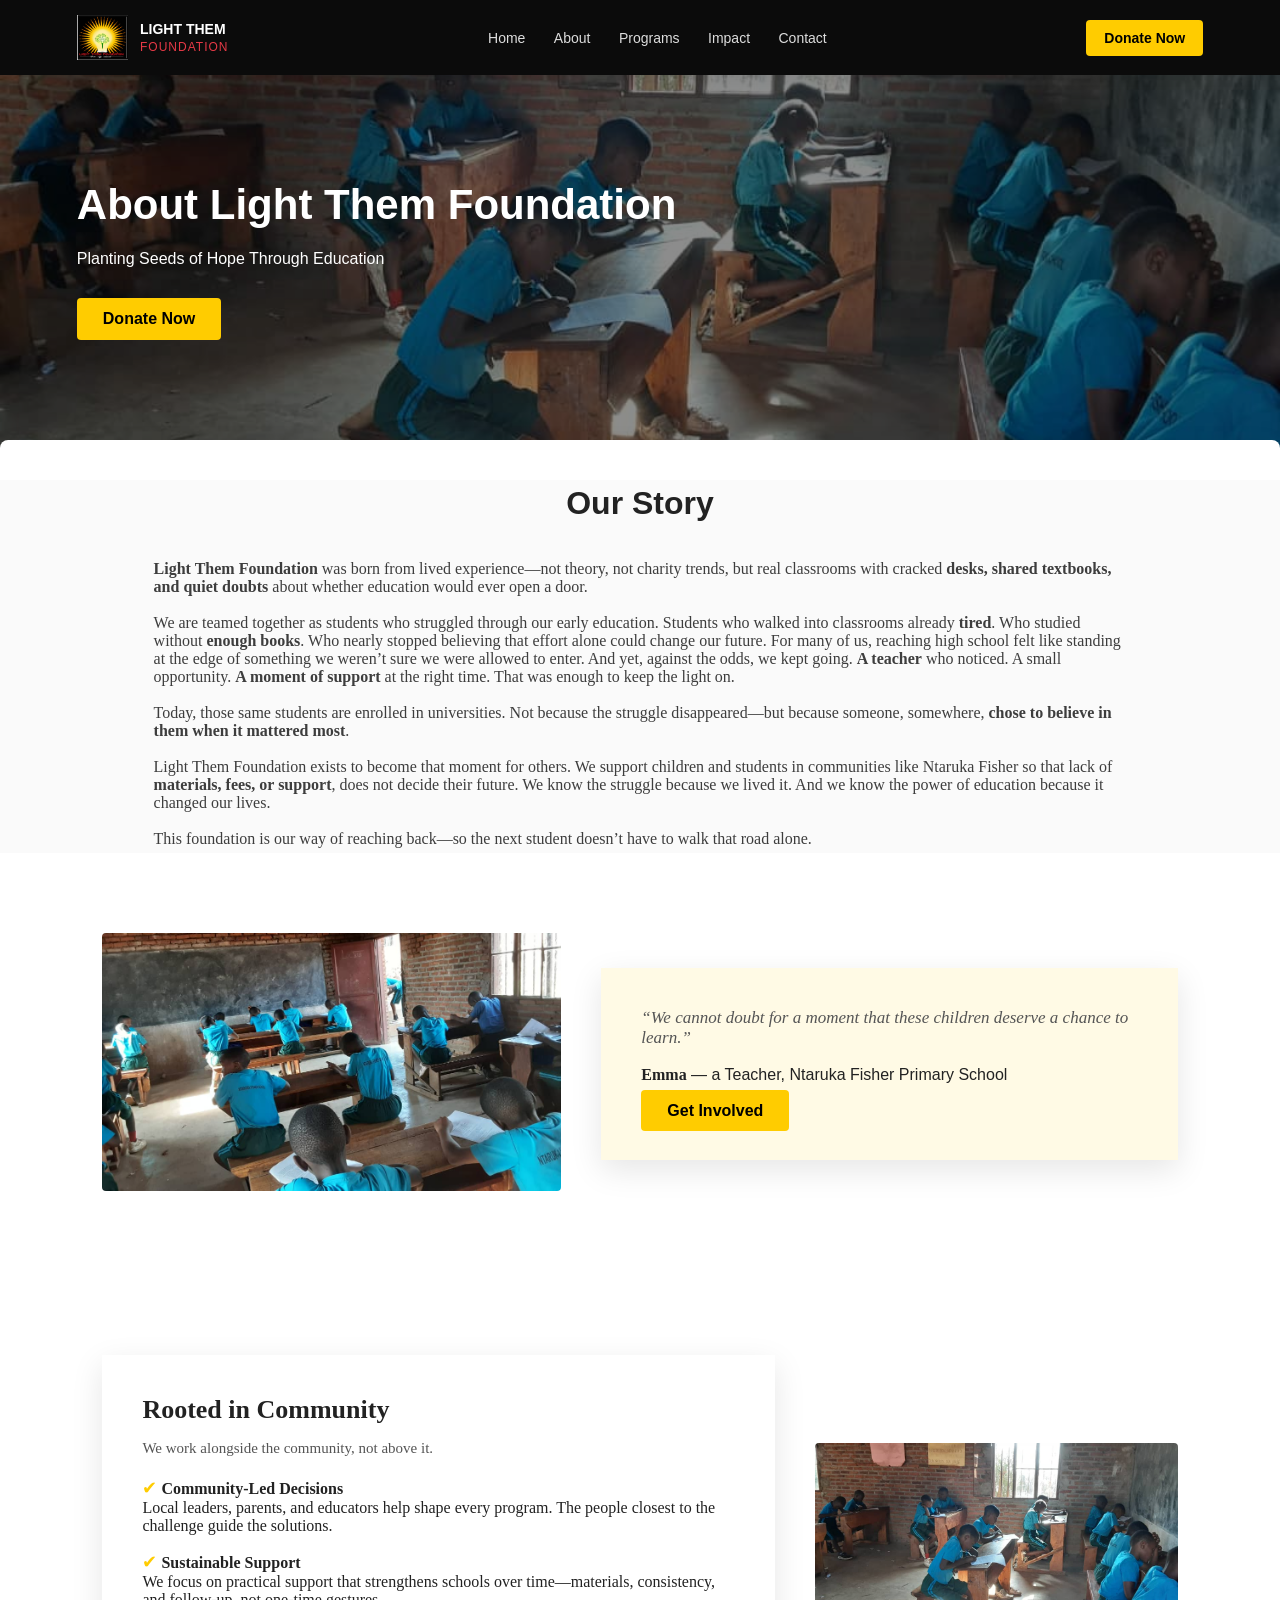
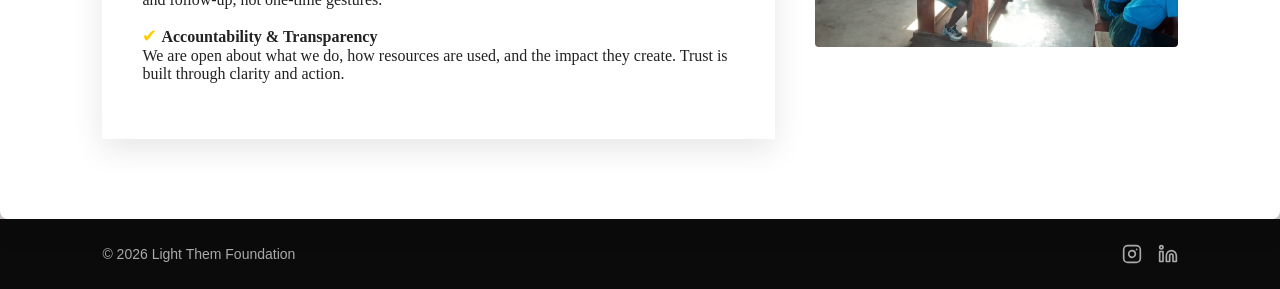
==== about.html @ 6cd8abe3 "LTM official website" ====
<!DOCTYPE html>
<html lang="en">
<head>
    <meta charset="UTF-8">
    <title>About | Light Them Foundation</title>
    <meta name="description" content="Light Them Foundation exists to close the gap between children
     who want to learn and the educational resources in Burera District, Rwanda.">
    <meta name="google-site-verification" content="2LWvDCspux7l4hZqRlFNMhy4M7Yd1AF5LCCPHjWAyz8" />
    <meta name="viewport" content="width=device-width, initial-scale=1.0">
        <link rel="icon" type="image/png" href="Assets/images/logo.png">
        <link rel="apple-touch-icon" sizes="180x180" href="/apple-touch-icon.png">
        <link rel="icon" type="image/png" sizes="32x32" href="/favicon-32x32.png">
        <link rel="icon" type="image/png" sizes="16x16" href="/favicon-16x16.png">
        <link rel="manifest" href="/site.webmanifest">
    <link rel="stylesheet" href="Assets/css/styles.css">
</head>
<body>

<!-- HEADER -->
<header class="header">
    <div class="header-inner">
        <div class="logo">
            <img src="Assets/images/logo.png" alt="Light Them Foundation Logo">
            <div class="logo-text">
                <strong>LIGHT THEM</strong>
                <span>FOUNDATION</span>
            </div>
        </div>

        <nav class="nav" id="mainNav">
            <a href="index.html">Home</a>
            <a href="about.html">About</a>
            <a href="programs.html">Programs</a>
            <a href="impact.html">Impact</a>
            <a href="contact.html">Contact</a>
        </nav>

        <a href="https://whydonate.com/fundraising/support-education"
           target="_blank"
           class="donate-btn">
            Donate Now
        </a>
        <span class="menu-icon" id="menuIcon">&#9776;</span>
    </div>
</header>

<!-- HERO as background -->
<div class="hero-bg">
    <img src="Assets/images/hero.jpeg" alt="Ntaruka Fisher community">
    <div class="hero-overlay">
        <h1>About Light Them Foundation</h1>
        <p>Planting Seeds of Hope Through Education</p>
        <a href="https://whydonate.com/fundraising/support-education" target="_blank" class="hero-btn">Donate Now</a>
    </div>
</div>

<div class="content-wrapper">
    <!-- OUR STORY -->
    <section class="why">
        <h2>Our Story</h2>
        <p>
            <br><strong>Light Them Foundation</strong> was born from lived experience—not theory, not charity trends, 
            but real classrooms with cracked <b>desks, shared textbooks, and quiet doubts</b> about whether education 
            would ever open a door.</br>

            <br>We are teamed together as students who struggled through our early education.
            Students who walked into classrooms already <b>tired</b>. Who studied without <b>enough books</b>. 
            Who nearly stopped believing that effort alone could change our future. 
            For many of us, reaching high school felt like standing at the edge of something we weren’t
            sure we were allowed to enter. And yet, against the odds, we kept going. <b>A teacher</b> who noticed.
            A small opportunity. <b>A moment of support</b> at the right time. That was enough to keep the light on.</br>

            <br>Today, those same students are enrolled in universities. Not because the struggle disappeared—but
            because someone, somewhere, <b>chose to believe in them when it mattered most</b>.</br>

            <br>Light Them Foundation exists to become that moment for others. 
            We support children and students in communities like Ntaruka Fisher so that lack of <b>materials, fees,
            or support</b>, does not decide their future. We know the struggle because we lived it. 
            And we know the power of education because it changed our lives.</br>

            <br>This foundation is our way of reaching back—so the next student doesn’t have to walk that road alone.</br>

        </p>
    </section>

    <!-- FEATURE: QUOTE + IMAGE -->
    <section class="feature">
        <div class="feature-image">
            <img src="Assets/images/dd.jpeg" alt="Community meeting">
        </div>
        <div class="feature-text" style="background:#fffae5;">
            <p style="font-style:italic; color:#555; font-size:17px; margin-bottom:18px;">“We cannot doubt for a moment that these children deserve a chance to learn.”</p>
            <div style="margin-bottom:18px;">
                <strong>Emma</strong> — a Teacher, Ntaruka Fisher Primary School
            </div>
            <a href="#" class="hero-btn" style="background:#ffcc00; color:#000;">Get Involved</a>
        </div>
    </section>

    <!-- ROOTED IN COMMUNITY -->
    <section class="feature" style="flex-direction:row-reverse;">
        <div class="feature-image">
            <img src="Assets/images/hero.jpeg" alt="Community leaders">
        </div>
        <div class="feature-text">
            <h3>Rooted in Community</h3>
            <p>We work alongside the community, not above it.</p>
            <ul style="list-style:none; padding:0; margin-top:20px;">
                <li>
                    <span style="color:#ffcc00; font-size:18px;">✔</span>
                    <strong>Community-Led Decisions</strong><br>
                    Local leaders, parents, and educators help shape every program.
                    The people closest to the challenge guide the solutions.
                </li>
                <li >
                    <span style="color:#ffcc00; font-size:18px;">✔</span>
                    <strong>Sustainable Support</strong><br>
                    We focus on practical support that strengthens schools 
                    over time—materials, consistency, and follow-up, not one-time gestures.
                </li>
                <li>
                    <span style="color:#ffcc00; font-size:18px;">✔</span>
                    <strong>Accountability & Transparency</strong><br>
                    We are open about what we do, how resources are used,
                    and the impact they create. Trust is built through clarity and action.
                </li>
            </ul>
        </div>
    </section>
</div>

<!-- FOOTER -->
<footer class="footer">
    <span>© 2026 Light Them Foundation</span>
    <div class="footer-socials">
        <a href="https://www.instagram.com/light_them_foundation/" target="_blank" aria-label="Instagram">
            <svg xmlns="http://www.w3.org/2000/svg" width="20" height="20" viewBox="0 0 24 24" fill="none" stroke="currentColor" stroke-width="2" stroke-linecap="round" stroke-linejoin="round"><rect x="2" y="2" width="20" height="20" rx="5" ry="5"/><path d="M16 11.37A4 4 0 1 1 12.63 8 4 4 0 0 1 16 11.37z"/><line x1="17.5" y1="6.5" x2="17.51" y2="6.5"/></svg>
        </a>
        <a href="https://www.linkedin.com/company/lightthemfoundation" target="_blank" aria-label="LinkedIn">
            <svg xmlns="http://www.w3.org/2000/svg" width="20" height="20" viewBox="0 0 24 24" fill="none" stroke="currentColor" stroke-width="2" stroke-linecap="round" stroke-linejoin="round"><path d="M16 8a6 6 0 0 1 6 6v7h-4v-7a2 2 0 0 0-4 0v7h-4v-7a6 6 0 0 1 6-6z"/><rect x="2" y="9" width="4" height="12"/><circle cx="4" cy="4" r="2"/></svg>
        </a>
    </div>
</footer>
<script src="Assets/js/menu.js"></script>
</body>
</html>
---- Assets/css/styles.css ----
/* Tooltip for Schools Reached */
html{
    font-family: 'Times New Roman', Times, serif;
}

.impact-box {
    position: relative;
}
.schools-tooltip {
    transition: opacity 0.2s, transform 0.2s;
    opacity: 0;
    pointer-events: none;
    transform: translateY(10px);
}
.impact-box:hover .schools-tooltip {
    display: block !important;
    opacity: 1;
    pointer-events: auto;
    transform: translateY(-10px) translateX(-20px);

}
/* Fixed header */
.header {
    position: fixed;
    top: 0;
    left: 0;
    width: 100vw;
    z-index: 100;
    background: #0b0b0b;
    padding: 15px 6%;
    box-shadow: 0 2px 12px rgba(0,0,0,0.07);
}
.header-inner {
    max-width: 1200px;
    margin: 0 auto;
    display: flex;
    align-items: center;
    justify-content: space-between;
}

/* Hamburger menu styles for small screens */
@media (max-width: 768px) {
    .nav {
        display: none;
        flex-direction: column;
        background: #222;
        position: absolute;
        top: 60px;
        left: 0;
        width: 100vw;
        padding: 18px 3%;
        z-index: 101;
    }
    .nav.show {
        display: flex;
    }
    .menu-icon {
        display: flex;
        cursor: pointer;
        font-size: 28px;
        color: #ffcc00;
        margin-right: 18px;
    }
    .header-inner {
        position: relative;
        display: flex;
        flex-direction: row !important;
        align-items: center !important;
        justify-content: space-between !important;
    }
}

@media (min-width: 769px) {
    .menu-icon {
        display: none;
    }
}

body {
    padding-top: 80px;
}

/* Footer remains normal, not fixed */
/* HERO as background */
.hero-bg {
    position: fixed;
    top: 0;
    left: 0;
    width: 100vw;
    height: 520px;
    z-index: 0;
    overflow: hidden;
}
.hero-bg img {
    width: 100vw;
    height: 520px;
    object-fit: cover;
    display: block;
}
.hero-overlay {
    position: absolute;
    top: 0;
    left: 0;
    width: 100vw;
    height: 520px;
    background: rgba(0,0,0,0.45);
    color: #fff;
    display: flex;
    flex-direction: column;
    justify-content: center;
    align-items: flex-start;
    padding: 90px 6%;
    z-index: 1;
}

.content-wrapper {
    position: relative;
    z-index: 2;
    background: #fff;
    margin-top: 360px;
    box-shadow: 0 10px 30px rgba(0,0,0,0.08);
    border-radius: 8px;
    padding: 40px 0 0 0;
}

@media (max-width: 768px) {
    .content-wrapper {
        margin-top: 230px;
    }
    .page-hero{
        margin-top: 30px;
    }
}

@media (max-width: 500px) {
    .content-wrapper {
        margin-top: 230px;
    }
    .page-hero{
        margin-top: 30px;
    }
}
/* PROGRAMS PAGE */
.page-hero {
    background: #fafafa;
    padding: 60px 0 30px 0;
    text-align: center;
}
.page-hero h1 {
    font-size: 36px;
    margin-bottom: 12px;
}
.page-hero p {
    color: #555;
    font-size: 18px;
}

.programs-section {
    display: flex;
    flex-direction: column;
    gap: 40px;
    padding: 60px 8%;
}
.program {
    display: flex;
    align-items: center;
    gap: 40px;
    background: #fff;
    box-shadow: 0 4px 18px rgba(0,0,0,0.07);
    border-radius: 6px;
    padding: 32px;
}
.program img {
    width: 220px;
    height: 160px;
    object-fit: cover;
    border-radius: 6px;
}
.program.reverse {
    flex-direction: row-reverse;
}
.program h3 {
    font-size: 22px;
    margin-bottom: 10px;
}
.program p, .program br {
    color: #444;
    font-size: 15px;
    font-family: 'Times New Roman', Times, serif;
}

/* NEWS SECTION */
.news-section {
    background: #fafafa;
    padding: 60px 8%;
    text-align: center;
}
.news-section h2 {
    font-size: 28px;
    margin-bottom: 10px;
}
.news-intro {
    color: #666;
    margin-bottom: 30px;
}
.news-grid {
    display: flex;
    gap: 32px;
    justify-content: center;
    flex-wrap: wrap;
}
.news-card {
    background: #fff;
    box-shadow: 0 2px 10px rgba(0,0,0,0.08);
    border-radius: 6px;
    padding: 18px;
    width: 220px;
    cursor: pointer;
    transition: box-shadow 0.2s;
    font-family: 'Times New Roman', Times, serif;
}
.news-card:hover {
    box-shadow: 0 6px 24px rgba(0,0,0,0.13);
}
.news-card img {
    width: 100%;
    height: 120px;
    object-fit: cover;
    border-radius: 4px;
    margin-bottom: 10px;
}
.news-card h4 {
    font-size: 16px;
    color: #222;
    margin: 0;
}

/* MODAL */
.modal {
    display: none;
    position: fixed;
    z-index: 1000;
    left: 0;
    top: 0;
    width: 100vw;
    height: 100vh;
    background: rgba(0,0,0,0.5);
    justify-content: center;
    align-items: center;
}
.modal-content {
    background: #fff;
    padding: 32px;
    border-radius: 8px;
    max-width: 400px;
    text-align: center;
    position: relative;
}
.modal-content img {
    width: 100%;
    height: 180px;
    object-fit: cover;
    border-radius: 6px;
    margin-bottom: 16px;
}
.modal-content h3 {
    margin: 10px 0 8px 0;
    font-size: 20px;
}
.modal-content p {
    color: #444;
    font-size: 15px;
}
.close {
    position: absolute;
    top: 10px;
    right: 18px;
    font-size: 24px;
    color: #888;
    cursor: pointer;
}
* {
    margin: 0;
    padding: 0;
    box-sizing: border-box;
    font-family: Arial, Helvetica, sans-serif;
}

body {
    color: #222;
    background: #d1c9c9;
}

/* HEADER */
.header {
    background: #0b0b0b;
    padding: 15px 6%;
}

.header-inner {
    display: flex;
    align-items: center;
    justify-content: space-between;
}

.logo {
    display: flex;
    align-items: center;
    gap: 12px;
}

.logo img {
    height: 45px;
}

.logo-text strong {
    color: #ffffff;
    display: block;
    font-size: 14px;
}

.logo-text span {
    color: #e63946;
    font-size: 12px;
    letter-spacing: 1px;
}

.nav a {
    color: #ddd;
    text-decoration: none;
    margin: 0 12px;
    font-size: 14px;
}

.nav a:hover {
    color: #ffcc00;
}

.donate-btn {
    background: #ffcc00;
    color: #000;
    padding: 10px 18px;
    text-decoration: none;
    font-weight: bold;
    border-radius: 4px;
    font-size: 14px;
}

/* HERO */
.hero {
    position: relative;
    height: 520px;
}

.hero img {
    width: 100%;
    height: 100%;
    object-fit: cover;
}

.hero-overlay {
    position: absolute;
    top: 0;
    left: 0;
    right: 0;
    bottom: 0;
    background: rgba(0,0,0,0.45);
    color: #fff;
    padding: 90px 6%;
}

.hero-overlay h1 {
    font-size: 42px;
    margin-bottom: 20px;
    line-height: 1.2;
}

.hero-overlay p {
    font-size: 16px;
    margin-bottom: 30px;
}

.hero-btn {
    background: #ffcc00;
    color: #000;
    padding: 12px 26px;
    text-decoration: none;
    font-weight: bold;
    border-radius: 4px;
}

/* WHY WE EXIST */
.why {
    padding: 5px 12%;
    text-align: center;
    background: #fafafa;
}

.why h2 {
    font-size: 32px;
    margin-bottom: 20px;
}

.why p {
    font-size: 16px;
    color: #3d3d3d;
    text-align: left;
    font-family: Times New Roman;
}
.why strong, .why b {
    text-align: left;
    font-family: Times New Roman;
}
/* FEATURE SECTION */
.feature {
    display: flex;
    align-items: center;
    gap: 40px;
    padding: 80px 8%;
}

.feature-image img {
    width: 100%;
    max-width: 500px;
    border-radius: 4px;
}

.feature-text {
    background: #fff;
    padding: 40px;
    box-shadow: 0 10px 30px rgba(0,0,0,0.1);
    font-family: 'Times New Roman', Times, serif;
}

.feature-text h3 {
    font-size: 26px;
    margin-bottom: 15px;
    font-family: 'Times New Roman', Times, serif;
}

.feature-text p {
    color: #555;
    font-size: 15px;
    font-family: 'Times New Roman', Times, serif;
}
.feature-text strong{
    font-family: 'Times New Roman', Times, serif;
}
.feature-text li{
    font-family: 'Times New Roman', Times, serif;
    margin-bottom:16px;
}
/* FOOTER */
.footer {
    background: #0b0b0b;
    color: #aaa;
    padding: 25px 8%;
    font-size: 14px;
    display: flex;
    align-items: center;
    justify-content: space-between;
}
.footer-socials {
    display: flex;
    gap: 16px;
}
.footer-socials a {
    color: #aaa;
    transition: color 0.2s;
    display: flex;
}
.footer-socials a:hover {
    color: #f4c430;
}
/* IMPACT NUMBERS */
.impact-numbers {
    display: grid;
    grid-template-columns: repeat(auto-fit, minmax(200px, 1fr));
    padding: 80px 8%;
    background: #111;
    color: #fff;
    gap: 40px;
    text-align: center;
}

.impact-box span {
    font-size: 48px;
    font-weight: bold;
    color: #f4c430;
}

.impact-box p {
    margin-top: 10px;
    font-size: 16px;
}

/* STORIES */
.impact-stories {
    padding: 80px 8%;
}

.story {
    display: flex;
    gap: 40px;
    margin-bottom: 60px;
    align-items: center;
}

.story.reverse {
    flex-direction: row-reverse;
}

.story img {
    width: 45%;
    border-radius: 6px;
}

.story h3 {
    font-size: 24px;
    margin-bottom: 10px;
}

/* ACADEMIC */
.academic-impact {
    padding: 60px 12%;
    background: #f5f5f5;
}

.academic-impact ul {
    list-style: square;
    padding-left: 20px;
}

.academic-impact li {
    margin-bottom: 12px;
}

/* CTA */
.impact-cta {
    padding: 80px 10%;
    text-align: center;
    background: #000;
    color: #fff;
}

.impact-cta a {
    display: inline-block;
    margin-top: 20px;
    padding: 14px 30px;
    background: #f4c430;
    color: #000;
    text-decoration: none;
    font-weight: bold;
}

/* Responsive Design for Mobile and Tablet */
@media (max-width: 1024px) {
    .feature, .impact-stories, .programs-section, .news-section, .academic-impact, .impact-cta {
        padding-left: 3%;
        padding-right: 3%;
    }
    .header-inner, .content-wrapper {
        max-width: 100%;
        padding-left: 2%;
        padding-right: 2%;
    }
}

@media (max-width: 768px) {
    .header-inner, .content-wrapper {
        flex-direction: column;
        align-items: flex-start;
        padding: 0 2%;
    }
    .logo {
        margin-bottom: 10px;
    }
    .nav {
        margin-top: 10px;
    }
    .feature {
        flex-direction: column;
        gap: 24px;
        padding: 40px 3%;
    }
    .programs-section {
        gap: 24px;
        padding: 40px 3%;
    }
    .program {
        flex-direction: column !important;
        gap: 18px;
        padding: 18px;
        align-items: flex-start;
    }
    .program img {
        width: 100%;
        height: 160px;
        max-width: 100%;
    }
    .news-grid {
        flex-direction: column;
        gap: 18px;
        align-items: center;
    }
    .impact-numbers {
        grid-template-columns: 1fr 1fr;
        gap: 18px;
        padding: 40px 3%;
    }
    .story {
        flex-direction: column !important;
        gap: 18px;
    }
    .story img {
        width: 100%;
        height: auto;
    }
    .hero-bg, .hero-bg img, .hero-overlay, .hero {
        height: 320px;
        min-height: 220px;
        margin-top: 30px;
    }
    .hero-overlay, .hero-overlay h1 {
        padding: 40px 3%;
        font-size: 28px;
    }
    .why {
        padding: 40px 3%;
    }
    .academic-impact {
        padding: 30px 3%;
    }
    .impact-cta {
        padding: 40px 3%;
    }
}

@media (max-width: 480px) {
    .header-inner{
        padding: 0 1%;
    } 
    .content-wrapper {
        padding: 0 1%;
        margin-top: 260px;
    }
    .logo img {
        height: 32px;
    }
    .hero-bg, .hero-bg img, .hero-overlay, .hero {
        height: 300px;
        min-height: 120px;
        margin-top: 40px;
    }
    .hero-overlay h1 {
        font-size: 18px;
    }
    .hero-overlay p, .why p, .feature-text p, .program p, .news-card h4, .modal-content p {
        font-size: 13px;
    }
    .impact-numbers {
        grid-template-columns: 1fr;
        gap: 12px;
        padding: 20px 1%;
    }
    .program img, .news-card img, .modal-content img {
        height: 100px;
    }
    .footer {
        font-size: 12px;
        padding: 12px;
    }
    .impact-cta a {
        padding: 10px 16px;
        font-size: 13px;
    }
}
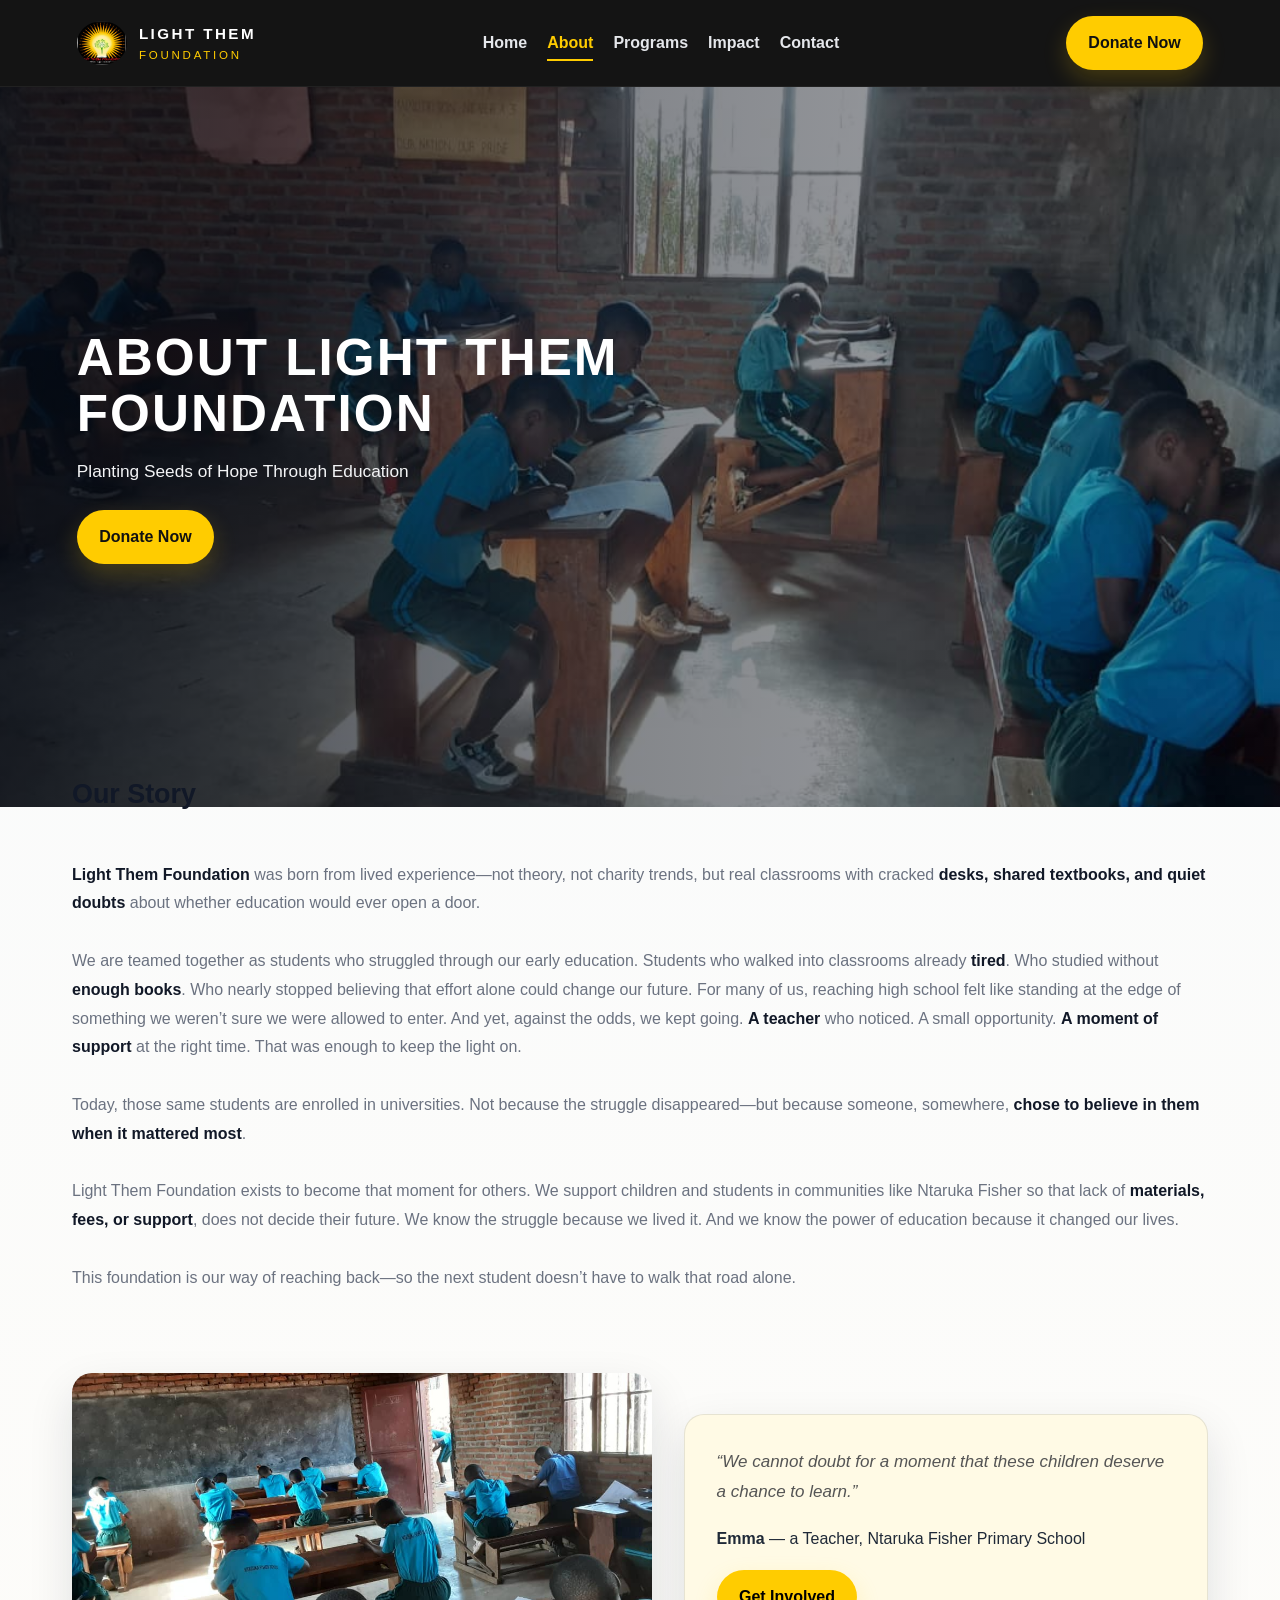
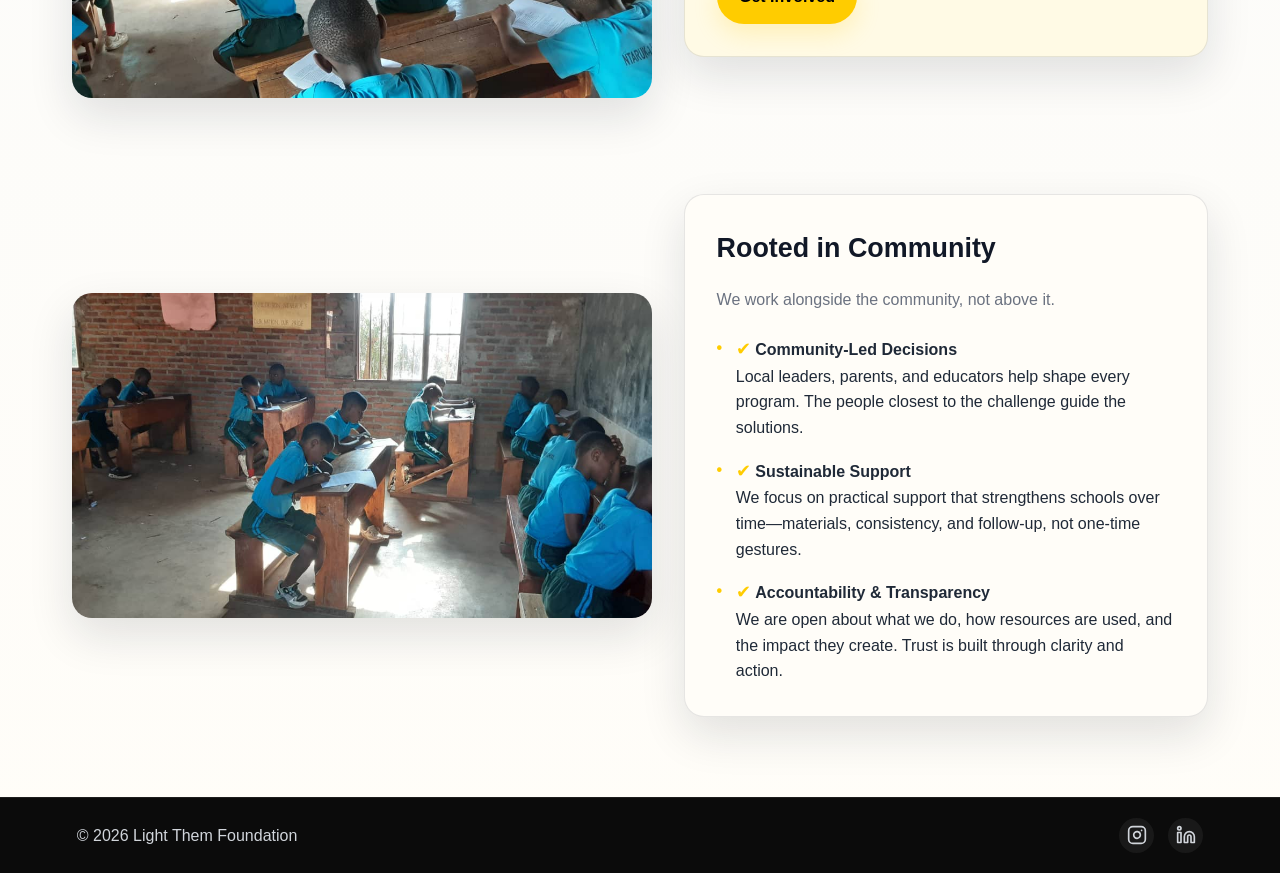
==== commit a7fc3af9: "Enhance website UI and interactions" ====
--- a/about.html
+++ b/about.html
@@ -4,14 +4,15 @@
     <meta charset="UTF-8">
     <title>About | Light Them Foundation</title>
     <meta name="description" content="Light Them Foundation exists to close the gap between children
-     who want to learn and the educational resources in Burera District, Rwanda.">
+     who want to learn and the educational resources that make learning possible in Ntaruka Fisher 
+     and Burera District, Rwanda.">
     <meta name="google-site-verification" content="2LWvDCspux7l4hZqRlFNMhy4M7Yd1AF5LCCPHjWAyz8" />
     <meta name="viewport" content="width=device-width, initial-scale=1.0">
         <link rel="icon" type="image/png" href="Assets/images/logo.png">
-        <link rel="apple-touch-icon" sizes="180x180" href="/apple-touch-icon.png">
-        <link rel="icon" type="image/png" sizes="32x32" href="/favicon-32x32.png">
-        <link rel="icon" type="image/png" sizes="16x16" href="/favicon-16x16.png">
-        <link rel="manifest" href="/site.webmanifest">
+        <link rel="apple-touch-icon" sizes="180x180" href="Assets/images/logo.png">
+        <link rel="icon" type="image/png" sizes="32x32" href="Assets/images/logo.png">
+        <link rel="icon" type="image/png" sizes="16x16" href="Assets/images/logo.png">
+        <link rel="manifest" href="Assets/images/site.webmanifest">
     <link rel="stylesheet" href="Assets/css/styles.css">
 </head>
 <body>
@@ -40,7 +41,7 @@
            class="donate-btn">
             Donate Now
         </a>
-        <span class="menu-icon" id="menuIcon">&#9776;</span>
+        <button type="button" class="menu-icon" id="menuIcon" aria-label="Open navigation menu" aria-expanded="false" aria-controls="mainNav">&#9776;</button>
     </div>
 </header>
 
--- a/Assets/css/styles.css
+++ b/Assets/css/styles.css
@@ -1,677 +1,884 @@
-/* Tooltip for Schools Reached */
-html{
-    font-family: 'Times New Roman', Times, serif;
-}
-
-.impact-box {
-    position: relative;
-}
-.schools-tooltip {
-    transition: opacity 0.2s, transform 0.2s;
-    opacity: 0;
-    pointer-events: none;
-    transform: translateY(10px);
-}
-.impact-box:hover .schools-tooltip {
-    display: block !important;
-    opacity: 1;
-    pointer-events: auto;
-    transform: translateY(-10px) translateX(-20px);
-
-}
-/* Fixed header */
+:root {
+    --brand-gold: #ffcc00;
+    --brand-gold-strong: #f4c430;
+    --brand-dark: #111827;
+    --text: #1f2937;
+    --muted: #6b7280;
+    --surface: #fffdf8;
+    --surface-alt: #f8fafc;
+    --border: rgba(17, 24, 39, 0.1);
+    --shadow: 0 18px 45px rgba(17, 24, 39, 0.12);
+}
+
+* {
+    margin: 0;
+    padding: 0;
+    box-sizing: border-box;
+}
+
+html {
+    scroll-behavior: smooth;
+    font-size: 16px;
+}
+
+body {
+    font-family: "Segoe UI", Roboto, Arial, sans-serif;
+    color: var(--text);
+    line-height: 1.6;
+    background: linear-gradient(180deg, var(--surface-alt) 0%, var(--surface) 100%);
+}
+
+img {
+    display: block;
+    max-width: 100%;
+}
+
+a {
+    color: inherit;
+    text-decoration: none;
+}
+
+button,
+input,
+textarea {
+    font: inherit;
+}
+
+:focus-visible {
+    outline: 3px solid var(--brand-gold);
+    outline-offset: 2px;
+}
+
+.skip-link {
+    position: absolute;
+    left: -999px;
+    top: auto;
+}
+
+.skip-link:focus {
+    left: 1rem;
+    top: 1rem;
+    z-index: 2000;
+    background: #fff;
+    color: #111;
+    padding: 0.75rem 1rem;
+    border-radius: 0.5rem;
+}
+
 .header {
-    position: fixed;
+    position: sticky;
     top: 0;
-    left: 0;
-    width: 100vw;
-    z-index: 100;
-    background: #0b0b0b;
-    padding: 15px 6%;
-    box-shadow: 0 2px 12px rgba(0,0,0,0.07);
-}
+    z-index: 120;
+    width: 100%;
+    background: rgba(11, 11, 11, 0.96);
+    backdrop-filter: blur(12px);
+    border-bottom: 1px solid rgba(255, 255, 255, 0.06);
+    padding: 1rem 6%;
+}
+
+.header.scrolled {
+    box-shadow: 0 12px 30px rgba(0, 0, 0, 0.18);
+}
+
 .header-inner {
     max-width: 1200px;
     margin: 0 auto;
     display: flex;
     align-items: center;
     justify-content: space-between;
-}
-
-/* Hamburger menu styles for small screens */
+    gap: 1rem;
+}
+
+.logo {
+    display: flex;
+    align-items: center;
+    gap: 0.75rem;
+}
+
+.logo img {
+    height: 44px;
+    width: auto;
+    border-radius: 50%;
+}
+
+.logo-text strong {
+    display: block;
+    color: #fff;
+    font-size: 0.95rem;
+    letter-spacing: 0.16em;
+}
+
+.logo-text span {
+    display: block;
+    color: var(--brand-gold);
+    font-size: 0.72rem;
+    letter-spacing: 0.24em;
+    text-transform: uppercase;
+}
+
+.nav {
+    display: flex;
+    align-items: center;
+    gap: 1.25rem;
+}
+
+.nav a {
+    color: #e5e7eb;
+    font-weight: 600;
+    position: relative;
+    transition: color 0.2s ease;
+}
+
+.nav a::after {
+    content: "";
+    position: absolute;
+    left: 0;
+    bottom: -0.3rem;
+    width: 0;
+    height: 2px;
+    background: var(--brand-gold);
+    transition: width 0.2s ease;
+}
+
+.nav a:hover,
+.nav a.active {
+    color: var(--brand-gold);
+}
+
+.nav a:hover::after,
+.nav a.active::after {
+    width: 100%;
+}
+
+.donate-btn,
+.hero-btn,
+.impact-cta a,
+.contact-form button {
+    display: inline-flex;
+    align-items: center;
+    justify-content: center;
+    background: var(--brand-gold);
+    color: #111;
+    font-weight: 700;
+    border-radius: 999px;
+    padding: 0.9rem 1.4rem;
+    box-shadow: 0 10px 24px rgba(255, 204, 0, 0.2);
+    transition: transform 0.2s ease, box-shadow 0.2s ease;
+    border: none;
+    cursor: pointer;
+}
+
+.donate-btn:hover,
+.hero-btn:hover,
+.impact-cta a:hover,
+.contact-form button:hover {
+    transform: translateY(-2px);
+    box-shadow: 0 16px 30px rgba(255, 204, 0, 0.26);
+}
+
+.menu-icon {
+    display: none;
+    align-items: center;
+    justify-content: center;
+    background: none;
+    border: none;
+    color: var(--brand-gold);
+    font-size: 1.75rem;
+    padding: 0.2rem 0.4rem;
+    border-radius: 0.4rem;
+}
+
+.menu-icon:hover {
+    background: rgba(255, 255, 255, 0.08);
+}
+
+.hero-bg {
+    position: relative;
+    min-height: 560px;
+    overflow: hidden;
+    isolation: isolate;
+}
+
+.hero-bg img {
+    width: 100%;
+    height: 100%;
+    min-height: 560px;
+    object-fit: cover;
+    transform: scale(1.02);
+}
+
+.hero-bg::after {
+    content: "";
+    position: absolute;
+    inset: 0;
+    background: linear-gradient(90deg, rgba(5, 10, 20, 0.82) 0%, rgba(5, 10, 20, 0.5) 45%, rgba(5, 10, 20, 0.35) 100%);
+    z-index: 1;
+}
+
+.hero-overlay {
+    position: absolute;
+    inset: 0;
+    z-index: 2;
+    display: flex;
+    flex-direction: column;
+    justify-content: center;
+    align-items: flex-start;
+    padding: 5.5rem 6%;
+    max-width: 780px;
+    color: #fff;
+}
+
+.hero-overlay h1 {
+    font-size: clamp(2rem, 4vw, 3.5rem);
+    line-height: 1.1;
+    margin-bottom: 1rem;
+    text-transform: uppercase;
+    letter-spacing: 0.04em;
+}
+
+.hero-overlay p {
+    font-size: 1.08rem;
+    margin-bottom: 1.5rem;
+    color: #f3f4f6;
+    max-width: 540px;
+}
+
+.content-wrapper {
+    max-width: 1200px;
+    margin: -90px auto 0;
+    padding: 0 2rem 3rem;
+    position: relative;
+    z-index: 3;
+}
+
+.page-hero {
+    max-width: 1200px;
+    margin: 2rem auto 0;
+    padding: 5rem 2rem 2.5rem;
+    text-align: center;
+    background: linear-gradient(180deg, rgba(255, 255, 255, 0.88), rgba(248, 250, 252, 0.96));
+    border-radius: 1.25rem;
+    box-shadow: var(--shadow);
+}
+
+.page-hero h1 {
+    font-size: clamp(2rem, 3.3vw, 2.75rem);
+    margin-bottom: 0.75rem;
+    color: var(--brand-dark);
+}
+
+.page-hero p {
+    font-size: 1.05rem;
+    color: var(--muted);
+}
+
+.why,
+.feature,
+.program,
+.story,
+.impact-box,
+.news-card,
+.contact-info,
+.contact-form,
+.contact-map,
+.academic-impact,
+.impact-cta,
+.programs-section,
+.news-section {
+    position: relative;
+}
+
+.why {
+    padding: 3.5rem 0 1rem;
+    text-align: left;
+    background: transparent;
+}
+
+.why h2,
+.feature-text h3,
+.program h3,
+.news-section h2,
+.impact-stories h2,
+.academic-impact h2,
+.impact-cta h2 {
+    font-size: clamp(1.6rem, 2.1vw, 2.1rem);
+    margin-bottom: 1rem;
+    color: var(--brand-dark);
+}
+
+.why p,
+.feature-text p,
+.program p,
+.story p,
+.academic-impact li,
+.contact-info p,
+.contact-form input,
+.contact-form textarea,
+.news-card p {
+    color: var(--muted);
+    font-size: 1rem;
+    line-height: 1.8;
+}
+
+.why strong,
+.why b {
+    color: var(--brand-dark);
+}
+
+.feature {
+    display: grid;
+    grid-template-columns: 1.05fr 0.95fr;
+    gap: 2rem;
+    align-items: center;
+    padding: 4rem 0 2rem;
+}
+
+.feature-image img {
+    width: 100%;
+    min-height: 320px;
+    object-fit: cover;
+    border-radius: 1.25rem;
+    box-shadow: var(--shadow);
+}
+
+.feature-text {
+    background: var(--surface);
+    padding: 2rem;
+    border-radius: 1.25rem;
+    box-shadow: var(--shadow);
+    border: 1px solid var(--border);
+}
+
+.feature-text ul {
+    list-style: none;
+    display: grid;
+    gap: 1rem;
+    margin-top: 1.25rem;
+}
+
+.feature-text li {
+    padding-left: 1.2rem;
+    position: relative;
+}
+
+.feature-text li::before {
+    content: "•";
+    position: absolute;
+    left: 0;
+    color: var(--brand-gold);
+    font-weight: 700;
+}
+
+.programs-section {
+    display: grid;
+    gap: 1.5rem;
+    padding: 3rem 0 2rem;
+    max-width: 1200px;
+    margin: 0 auto;
+}
+
+.program {
+    display: grid;
+    grid-template-columns: 320px 1fr;
+    gap: 2rem;
+    align-items: center;
+    background: var(--surface);
+    border: 1px solid var(--border);
+    border-radius: 1.25rem;
+    padding: 1.5rem;
+    box-shadow: var(--shadow);
+}
+
+.program.reverse {
+    grid-template-columns: 1fr 320px;
+}
+
+.program.reverse img {
+    grid-column: 2;
+}
+
+.program.reverse > div {
+    grid-column: 1;
+    grid-row: 1;
+}
+
+.program img {
+    width: 100%;
+    height: 220px;
+    object-fit: cover;
+    border-radius: 1rem;
+}
+
+.program h3 {
+    margin-bottom: 0.7rem;
+}
+
+.news-section {
+    background: linear-gradient(180deg, #f8fafc 0%, #fdfcf7 100%);
+    padding: 4rem 2rem;
+    text-align: center;
+    margin-top: 2rem;
+}
+
+.news-intro {
+    color: var(--muted);
+    margin-bottom: 2rem;
+}
+
+.news-grid {
+    display: grid;
+    grid-template-columns: repeat(auto-fit, minmax(240px, 1fr));
+    gap: 1.5rem;
+    max-width: 960px;
+    margin: 0 auto;
+}
+
+.news-card {
+    background: var(--surface);
+    border: 1px solid var(--border);
+    padding: 1rem;
+    border-radius: 1rem;
+    box-shadow: var(--shadow);
+    cursor: pointer;
+    transition: transform 0.2s ease, box-shadow 0.2s ease;
+}
+
+.news-card:hover {
+    transform: translateY(-4px);
+    box-shadow: 0 22px 45px rgba(15, 23, 42, 0.16);
+}
+
+.news-card img {
+    width: 100%;
+    height: 140px;
+    object-fit: cover;
+    border-radius: 0.8rem;
+    margin-bottom: 0.9rem;
+}
+
+.news-card h4 {
+    font-size: 1.05rem;
+    color: var(--brand-dark);
+}
+
+.modal {
+    display: none;
+    position: fixed;
+    inset: 0;
+    background: rgba(15, 23, 42, 0.7);
+    align-items: center;
+    justify-content: center;
+    padding: 1.2rem;
+    z-index: 2000;
+}
+
+.modal-content {
+    background: #fff;
+    border-radius: 1.25rem;
+    max-width: 480px;
+    width: min(100%, 480px);
+    padding: 2rem;
+    position: relative;
+    box-shadow: var(--shadow);
+}
+
+.modal-content img {
+    width: 100%;
+    height: 180px;
+    object-fit: cover;
+    border-radius: 0.8rem;
+    margin-bottom: 1rem;
+}
+
+.modal-content h3 {
+    margin: 0 0 0.6rem;
+    color: var(--brand-dark);
+}
+
+.modal-content p {
+    color: var(--muted);
+}
+
+.close {
+    position: absolute;
+    top: 0.8rem;
+    right: 0.95rem;
+    font-size: 1.5rem;
+    cursor: pointer;
+    color: var(--muted);
+}
+
+.impact-numbers {
+    display: grid;
+    grid-template-columns: repeat(auto-fit, minmax(220px, 1fr));
+    gap: 1.25rem;
+    padding: 4rem 2rem;
+    background: linear-gradient(135deg, #111827 0%, #1f2937 100%);
+    color: #fff;
+    max-width: 1200px;
+    margin: 2rem auto 0;
+    border-radius: 1.25rem;
+    box-shadow: var(--shadow);
+}
+
+.impact-box {
+    padding: 1.5rem;
+    border: 1px solid rgba(255, 255, 255, 0.12);
+    border-radius: 1rem;
+    background: rgba(255, 255, 255, 0.04);
+    position: relative;
+}
+
+.impact-box .counter {
+    display: block;
+    font-size: clamp(2rem, 3vw, 3rem);
+    font-weight: 800;
+    color: var(--brand-gold-strong);
+}
+
+.impact-box p {
+    margin-top: 0.4rem;
+    color: #e5e7eb;
+}
+
+.schools-tooltip {
+    position: absolute;
+    left: 50%;
+    top: 110%;
+    transform: translateX(-50%);
+    width: 220px;
+    background: #fff;
+    color: #111827;
+    border-radius: 0.9rem;
+    padding: 1rem;
+    box-shadow: var(--shadow);
+    opacity: 0;
+    pointer-events: none;
+    transition: opacity 0.2s ease, transform 0.2s ease;
+}
+
+.impact-box:hover .schools-tooltip {
+    opacity: 1;
+    transform: translateX(-50%) translateY(0);
+    pointer-events: auto;
+}
+
+.impact-stories {
+    max-width: 1200px;
+    margin: 0 auto;
+    padding: 4rem 2rem 2rem;
+}
+
+.story {
+    display: grid;
+    grid-template-columns: 1fr 1fr;
+    gap: 2rem;
+    align-items: center;
+    padding: 1.2rem 0;
+}
+
+.story img {
+    width: 100%;
+    height: 280px;
+    object-fit: cover;
+    border-radius: 1rem;
+    box-shadow: var(--shadow);
+}
+
+.story h3 {
+    margin-bottom: 0.65rem;
+    color: var(--brand-dark);
+}
+
+.academic-impact {
+    max-width: 1200px;
+    margin: 0 auto;
+    padding: 2.5rem 2rem 4rem;
+    background: transparent;
+}
+
+.academic-impact ul {
+    list-style: disc;
+    padding-left: 1.2rem;
+    display: grid;
+    gap: 0.8rem;
+}
+
+.impact-cta {
+    max-width: 1200px;
+    margin: 0 auto 3rem;
+    padding: 3rem 2rem;
+    text-align: center;
+    background: linear-gradient(135deg, #111827 0%, #0f172a 100%);
+    color: #fff;
+    border-radius: 1.25rem;
+    box-shadow: var(--shadow);
+}
+
+.contact-section {
+    display: grid;
+    grid-template-columns: 1fr 1.15fr 1fr;
+    gap: 1.5rem;
+    max-width: 1200px;
+    margin: 0 auto;
+    padding: 3rem 2rem 4rem;
+}
+
+.contact-info,
+.contact-form,
+.contact-map {
+    background: var(--surface);
+    border: 1px solid var(--border);
+    border-radius: 1.25rem;
+    box-shadow: var(--shadow);
+    padding: 1.75rem;
+}
+
+.contact-info a {
+    color: #2563eb;
+    font-weight: 600;
+}
+
+.contact-form {
+    display: grid;
+    gap: 1rem;
+}
+
+.contact-form input,
+.contact-form textarea {
+    width: 100%;
+    padding: 0.95rem 1rem;
+    border: 1px solid var(--border);
+    border-radius: 0.8rem;
+    background: #fff;
+}
+
+.contact-form textarea {
+    min-height: 140px;
+    resize: vertical;
+}
+
+.contact-form .form-success {
+    display: none;
+    color: #15803d;
+    font-weight: 600;
+    padding: 0.6rem 0.2rem;
+}
+
+.footer {
+    background: #0b0b0b;
+    color: #d1d5db;
+    padding: 1.25rem 6%;
+    display: flex;
+    align-items: center;
+    justify-content: space-between;
+    gap: 1rem;
+    border-top: 1px solid rgba(255, 255, 255, 0.08);
+}
+
+.footer-socials {
+    display: flex;
+    gap: 0.85rem;
+}
+
+.footer-socials a {
+    color: #d1d5db;
+    display: flex;
+    align-items: center;
+    justify-content: center;
+    width: 2.2rem;
+    height: 2.2rem;
+    border-radius: 999px;
+    background: rgba(255, 255, 255, 0.06);
+}
+
+.footer-socials a:hover {
+    color: var(--brand-gold);
+    background: rgba(255, 204, 0, 0.16);
+}
+
+.back-to-top {
+    position: fixed;
+    right: 1.2rem;
+    bottom: 1.2rem;
+    z-index: 1400;
+    border: none;
+    background: var(--brand-gold);
+    color: #111;
+    width: 3rem;
+    height: 3rem;
+    border-radius: 999px;
+    display: grid;
+    place-items: center;
+    box-shadow: var(--shadow);
+    opacity: 0;
+    transform: translateY(12px);
+    pointer-events: none;
+    transition: all 0.2s ease;
+}
+
+.back-to-top.visible {
+    opacity: 1;
+    transform: translateY(0);
+    pointer-events: auto;
+}
+
+.reveal {
+    opacity: 0;
+    transform: translateY(24px);
+    transition: opacity 0.7s ease, transform 0.7s ease;
+}
+
+.reveal.is-visible {
+    opacity: 1;
+    transform: translateY(0);
+}
+
+@media (max-width: 960px) {
+    .feature,
+    .program,
+    .story,
+    .contact-section {
+        grid-template-columns: 1fr;
+    }
+
+    .program.reverse {
+        grid-template-columns: 1fr;
+    }
+
+    .program.reverse img {
+        grid-column: auto;
+    }
+
+    .program.reverse > div {
+        grid-column: auto;
+        grid-row: auto;
+    }
+
+    .contact-section {
+        padding: 2rem 1rem 3rem;
+    }
+
+    .content-wrapper {
+        margin-top: -40px;
+    }
+}
+
 @media (max-width: 768px) {
     .nav {
         display: none;
         flex-direction: column;
-        background: #222;
+        align-items: flex-start;
         position: absolute;
-        top: 60px;
+        top: 100%;
         left: 0;
-        width: 100vw;
-        padding: 18px 3%;
-        z-index: 101;
-    }
+        right: 0;
+        background: rgba(10, 10, 10, 0.98);
+        padding: 1rem 6% 1.25rem;
+        border-top: 1px solid rgba(255, 255, 255, 0.08);
+    }
+
     .nav.show {
         display: flex;
     }
+
+    .nav a {
+        padding: 0.3rem 0;
+    }
+
     .menu-icon {
-        display: flex;
-        cursor: pointer;
-        font-size: 28px;
-        color: #ffcc00;
-        margin-right: 18px;
-    }
-    .header-inner {
-        position: relative;
-        display: flex;
-        flex-direction: row !important;
-        align-items: center !important;
-        justify-content: space-between !important;
-    }
-}
-
-@media (min-width: 769px) {
-    .menu-icon {
-        display: none;
-    }
-}
-
-body {
-    padding-top: 80px;
-}
-
-/* Footer remains normal, not fixed */
-/* HERO as background */
-.hero-bg {
-    position: fixed;
-    top: 0;
-    left: 0;
-    width: 100vw;
-    height: 520px;
-    z-index: 0;
-    overflow: hidden;
-}
-.hero-bg img {
-    width: 100vw;
-    height: 520px;
-    object-fit: cover;
-    display: block;
-}
-.hero-overlay {
-    position: absolute;
-    top: 0;
-    left: 0;
-    width: 100vw;
-    height: 520px;
-    background: rgba(0,0,0,0.45);
-    color: #fff;
-    display: flex;
-    flex-direction: column;
-    justify-content: center;
-    align-items: flex-start;
-    padding: 90px 6%;
-    z-index: 1;
-}
-
-.content-wrapper {
-    position: relative;
-    z-index: 2;
-    background: #fff;
-    margin-top: 360px;
-    box-shadow: 0 10px 30px rgba(0,0,0,0.08);
-    border-radius: 8px;
-    padding: 40px 0 0 0;
-}
-
-@media (max-width: 768px) {
+        display: inline-flex;
+    }
+
+    .hero-bg,
+    .hero-bg img,
+    .hero-overlay {
+        min-height: 460px;
+    }
+
     .content-wrapper {
-        margin-top: 230px;
-    }
-    .page-hero{
-        margin-top: 30px;
-    }
-}
-
-@media (max-width: 500px) {
-    .content-wrapper {
-        margin-top: 230px;
-    }
-    .page-hero{
-        margin-top: 30px;
-    }
-}
-/* PROGRAMS PAGE */
-.page-hero {
-    background: #fafafa;
-    padding: 60px 0 30px 0;
-    text-align: center;
-}
-.page-hero h1 {
-    font-size: 36px;
-    margin-bottom: 12px;
-}
-.page-hero p {
-    color: #555;
-    font-size: 18px;
-}
-
-.programs-section {
-    display: flex;
-    flex-direction: column;
-    gap: 40px;
-    padding: 60px 8%;
-}
-.program {
-    display: flex;
-    align-items: center;
-    gap: 40px;
-    background: #fff;
-    box-shadow: 0 4px 18px rgba(0,0,0,0.07);
-    border-radius: 6px;
-    padding: 32px;
-}
-.program img {
-    width: 220px;
-    height: 160px;
-    object-fit: cover;
-    border-radius: 6px;
-}
-.program.reverse {
-    flex-direction: row-reverse;
-}
-.program h3 {
-    font-size: 22px;
-    margin-bottom: 10px;
-}
-.program p, .program br {
-    color: #444;
-    font-size: 15px;
-    font-family: 'Times New Roman', Times, serif;
-}
-
-/* NEWS SECTION */
-.news-section {
-    background: #fafafa;
-    padding: 60px 8%;
-    text-align: center;
-}
-.news-section h2 {
-    font-size: 28px;
-    margin-bottom: 10px;
-}
-.news-intro {
-    color: #666;
-    margin-bottom: 30px;
-}
-.news-grid {
-    display: flex;
-    gap: 32px;
-    justify-content: center;
-    flex-wrap: wrap;
-}
-.news-card {
-    background: #fff;
-    box-shadow: 0 2px 10px rgba(0,0,0,0.08);
-    border-radius: 6px;
-    padding: 18px;
-    width: 220px;
-    cursor: pointer;
-    transition: box-shadow 0.2s;
-    font-family: 'Times New Roman', Times, serif;
-}
-.news-card:hover {
-    box-shadow: 0 6px 24px rgba(0,0,0,0.13);
-}
-.news-card img {
-    width: 100%;
-    height: 120px;
-    object-fit: cover;
-    border-radius: 4px;
-    margin-bottom: 10px;
-}
-.news-card h4 {
-    font-size: 16px;
-    color: #222;
-    margin: 0;
-}
-
-/* MODAL */
-.modal {
-    display: none;
-    position: fixed;
-    z-index: 1000;
-    left: 0;
-    top: 0;
-    width: 100vw;
-    height: 100vh;
-    background: rgba(0,0,0,0.5);
-    justify-content: center;
-    align-items: center;
-}
-.modal-content {
-    background: #fff;
-    padding: 32px;
-    border-radius: 8px;
-    max-width: 400px;
-    text-align: center;
-    position: relative;
-}
-.modal-content img {
-    width: 100%;
-    height: 180px;
-    object-fit: cover;
-    border-radius: 6px;
-    margin-bottom: 16px;
-}
-.modal-content h3 {
-    margin: 10px 0 8px 0;
-    font-size: 20px;
-}
-.modal-content p {
-    color: #444;
-    font-size: 15px;
-}
-.close {
-    position: absolute;
-    top: 10px;
-    right: 18px;
-    font-size: 24px;
-    color: #888;
-    cursor: pointer;
-}
-* {
-    margin: 0;
-    padding: 0;
-    box-sizing: border-box;
-    font-family: Arial, Helvetica, sans-serif;
-}
-
-body {
-    color: #222;
-    background: #d1c9c9;
-}
-
-/* HEADER */
-.header {
-    background: #0b0b0b;
-    padding: 15px 6%;
-}
-
-.header-inner {
-    display: flex;
-    align-items: center;
-    justify-content: space-between;
-}
-
-.logo {
-    display: flex;
-    align-items: center;
-    gap: 12px;
-}
-
-.logo img {
-    height: 45px;
-}
-
-.logo-text strong {
-    color: #ffffff;
-    display: block;
-    font-size: 14px;
-}
-
-.logo-text span {
-    color: #e63946;
-    font-size: 12px;
-    letter-spacing: 1px;
-}
-
-.nav a {
-    color: #ddd;
-    text-decoration: none;
-    margin: 0 12px;
-    font-size: 14px;
-}
-
-.nav a:hover {
-    color: #ffcc00;
-}
-
-.donate-btn {
-    background: #ffcc00;
-    color: #000;
-    padding: 10px 18px;
-    text-decoration: none;
-    font-weight: bold;
-    border-radius: 4px;
-    font-size: 14px;
-}
-
-/* HERO */
-.hero {
-    position: relative;
-    height: 520px;
-}
-
-.hero img {
-    width: 100%;
-    height: 100%;
-    object-fit: cover;
-}
-
-.hero-overlay {
-    position: absolute;
-    top: 0;
-    left: 0;
-    right: 0;
-    bottom: 0;
-    background: rgba(0,0,0,0.45);
-    color: #fff;
-    padding: 90px 6%;
-}
-
-.hero-overlay h1 {
-    font-size: 42px;
-    margin-bottom: 20px;
-    line-height: 1.2;
-}
-
-.hero-overlay p {
-    font-size: 16px;
-    margin-bottom: 30px;
-}
-
-.hero-btn {
-    background: #ffcc00;
-    color: #000;
-    padding: 12px 26px;
-    text-decoration: none;
-    font-weight: bold;
-    border-radius: 4px;
-}
-
-/* WHY WE EXIST */
-.why {
-    padding: 5px 12%;
-    text-align: center;
-    background: #fafafa;
-}
-
-.why h2 {
-    font-size: 32px;
-    margin-bottom: 20px;
-}
-
-.why p {
-    font-size: 16px;
-    color: #3d3d3d;
-    text-align: left;
-    font-family: Times New Roman;
-}
-.why strong, .why b {
-    text-align: left;
-    font-family: Times New Roman;
-}
-/* FEATURE SECTION */
-.feature {
-    display: flex;
-    align-items: center;
-    gap: 40px;
-    padding: 80px 8%;
-}
-
-.feature-image img {
-    width: 100%;
-    max-width: 500px;
-    border-radius: 4px;
-}
-
-.feature-text {
-    background: #fff;
-    padding: 40px;
-    box-shadow: 0 10px 30px rgba(0,0,0,0.1);
-    font-family: 'Times New Roman', Times, serif;
-}
-
-.feature-text h3 {
-    font-size: 26px;
-    margin-bottom: 15px;
-    font-family: 'Times New Roman', Times, serif;
-}
-
-.feature-text p {
-    color: #555;
-    font-size: 15px;
-    font-family: 'Times New Roman', Times, serif;
-}
-.feature-text strong{
-    font-family: 'Times New Roman', Times, serif;
-}
-.feature-text li{
-    font-family: 'Times New Roman', Times, serif;
-    margin-bottom:16px;
-}
-/* FOOTER */
-.footer {
-    background: #0b0b0b;
-    color: #aaa;
-    padding: 25px 8%;
-    font-size: 14px;
-    display: flex;
-    align-items: center;
-    justify-content: space-between;
-}
-.footer-socials {
-    display: flex;
-    gap: 16px;
-}
-.footer-socials a {
-    color: #aaa;
-    transition: color 0.2s;
-    display: flex;
-}
-.footer-socials a:hover {
-    color: #f4c430;
-}
-/* IMPACT NUMBERS */
-.impact-numbers {
-    display: grid;
-    grid-template-columns: repeat(auto-fit, minmax(200px, 1fr));
-    padding: 80px 8%;
-    background: #111;
-    color: #fff;
-    gap: 40px;
-    text-align: center;
-}
-
-.impact-box span {
-    font-size: 48px;
-    font-weight: bold;
-    color: #f4c430;
-}
-
-.impact-box p {
-    margin-top: 10px;
-    font-size: 16px;
-}
-
-/* STORIES */
-.impact-stories {
-    padding: 80px 8%;
-}
-
-.story {
-    display: flex;
-    gap: 40px;
-    margin-bottom: 60px;
-    align-items: center;
-}
-
-.story.reverse {
-    flex-direction: row-reverse;
-}
-
-.story img {
-    width: 45%;
-    border-radius: 6px;
-}
-
-.story h3 {
-    font-size: 24px;
-    margin-bottom: 10px;
-}
-
-/* ACADEMIC */
-.academic-impact {
-    padding: 60px 12%;
-    background: #f5f5f5;
-}
-
-.academic-impact ul {
-    list-style: square;
-    padding-left: 20px;
-}
-
-.academic-impact li {
-    margin-bottom: 12px;
-}
-
-/* CTA */
-.impact-cta {
-    padding: 80px 10%;
-    text-align: center;
-    background: #000;
-    color: #fff;
-}
-
-.impact-cta a {
-    display: inline-block;
-    margin-top: 20px;
-    padding: 14px 30px;
-    background: #f4c430;
-    color: #000;
-    text-decoration: none;
-    font-weight: bold;
-}
-
-/* Responsive Design for Mobile and Tablet */
-@media (max-width: 1024px) {
-    .feature, .impact-stories, .programs-section, .news-section, .academic-impact, .impact-cta {
-        padding-left: 3%;
-        padding-right: 3%;
-    }
-    .header-inner, .content-wrapper {
-        max-width: 100%;
-        padding-left: 2%;
-        padding-right: 2%;
-    }
-}
-
-@media (max-width: 768px) {
-    .header-inner, .content-wrapper {
+        padding: 0 1rem 2rem;
+    }
+
+    .page-hero {
+        margin: 1rem 1rem 0;
+        padding: 3.5rem 1rem 2rem;
+    }
+
+    .impact-numbers,
+    .impact-stories,
+    .academic-impact,
+    .impact-cta,
+    .programs-section,
+    .news-section {
+        padding-left: 1rem;
+        padding-right: 1rem;
+    }
+
+    .footer {
         flex-direction: column;
         align-items: flex-start;
-        padding: 0 2%;
-    }
-    .logo {
-        margin-bottom: 10px;
-    }
-    .nav {
-        margin-top: 10px;
-    }
-    .feature {
-        flex-direction: column;
-        gap: 24px;
-        padding: 40px 3%;
-    }
-    .programs-section {
-        gap: 24px;
-        padding: 40px 3%;
-    }
-    .program {
-        flex-direction: column !important;
-        gap: 18px;
-        padding: 18px;
-        align-items: flex-start;
-    }
-    .program img {
-        width: 100%;
-        height: 160px;
-        max-width: 100%;
-    }
-    .news-grid {
-        flex-direction: column;
-        gap: 18px;
-        align-items: center;
-    }
+    }
+
+    .hero-overlay {
+        padding: 4rem 1rem;
+    }
+
+    .hero-overlay h1 {
+        font-size: 2rem;
+    }
+}
+
+@media (max-width: 480px) {
+    .header {
+        padding: 1rem 1rem;
+    }
+
+    .logo img {
+        height: 36px;
+    }
+
+    .donate-btn {
+        display: none;
+    }
+
+    .hero-bg,
+    .hero-bg img,
+    .hero-overlay {
+        min-height: 420px;
+    }
+
+    .hero-overlay h1 {
+        font-size: 1.7rem;
+    }
+
+    .feature,
+    .impact-stories,
+    .academic-impact,
+    .impact-cta,
+    .page-hero,
+    .contact-section,
+    .programs-section,
+    .news-section,
     .impact-numbers {
-        grid-template-columns: 1fr 1fr;
-        gap: 18px;
-        padding: 40px 3%;
-    }
-    .story {
-        flex-direction: column !important;
-        gap: 18px;
-    }
-    .story img {
-        width: 100%;
-        height: auto;
-    }
-    .hero-bg, .hero-bg img, .hero-overlay, .hero {
-        height: 320px;
-        min-height: 220px;
-        margin-top: 30px;
-    }
-    .hero-overlay, .hero-overlay h1 {
-        padding: 40px 3%;
-        font-size: 28px;
-    }
-    .why {
-        padding: 40px 3%;
-    }
-    .academic-impact {
-        padding: 30px 3%;
-    }
-    .impact-cta {
-        padding: 40px 3%;
-    }
-}
-
-@media (max-width: 480px) {
-    .header-inner{
-        padding: 0 1%;
-    } 
-    .content-wrapper {
-        padding: 0 1%;
-        margin-top: 260px;
-    }
-    .logo img {
-        height: 32px;
-    }
-    .hero-bg, .hero-bg img, .hero-overlay, .hero {
-        height: 300px;
-        min-height: 120px;
-        margin-top: 40px;
-    }
-    .hero-overlay h1 {
-        font-size: 18px;
-    }
-    .hero-overlay p, .why p, .feature-text p, .program p, .news-card h4, .modal-content p {
-        font-size: 13px;
-    }
-    .impact-numbers {
-        grid-template-columns: 1fr;
-        gap: 12px;
-        padding: 20px 1%;
-    }
-    .program img, .news-card img, .modal-content img {
-        height: 100px;
-    }
-    .footer {
-        font-size: 12px;
-        padding: 12px;
-    }
-    .impact-cta a {
-        padding: 10px 16px;
-        font-size: 13px;
-    }
-}
+        padding-left: 0.9rem;
+        padding-right: 0.9rem;
+    }
+
+    .modal-content {
+        padding: 1.25rem;
+    }
+
+    .back-to-top {
+        right: 0.8rem;
+        bottom: 0.8rem;
+    }
+}
+
+@media (prefers-reduced-motion: reduce) {
+    * {
+        scroll-behavior: auto !important;
+        transition: none !important;
+        animation: none !important;
+    }
+}
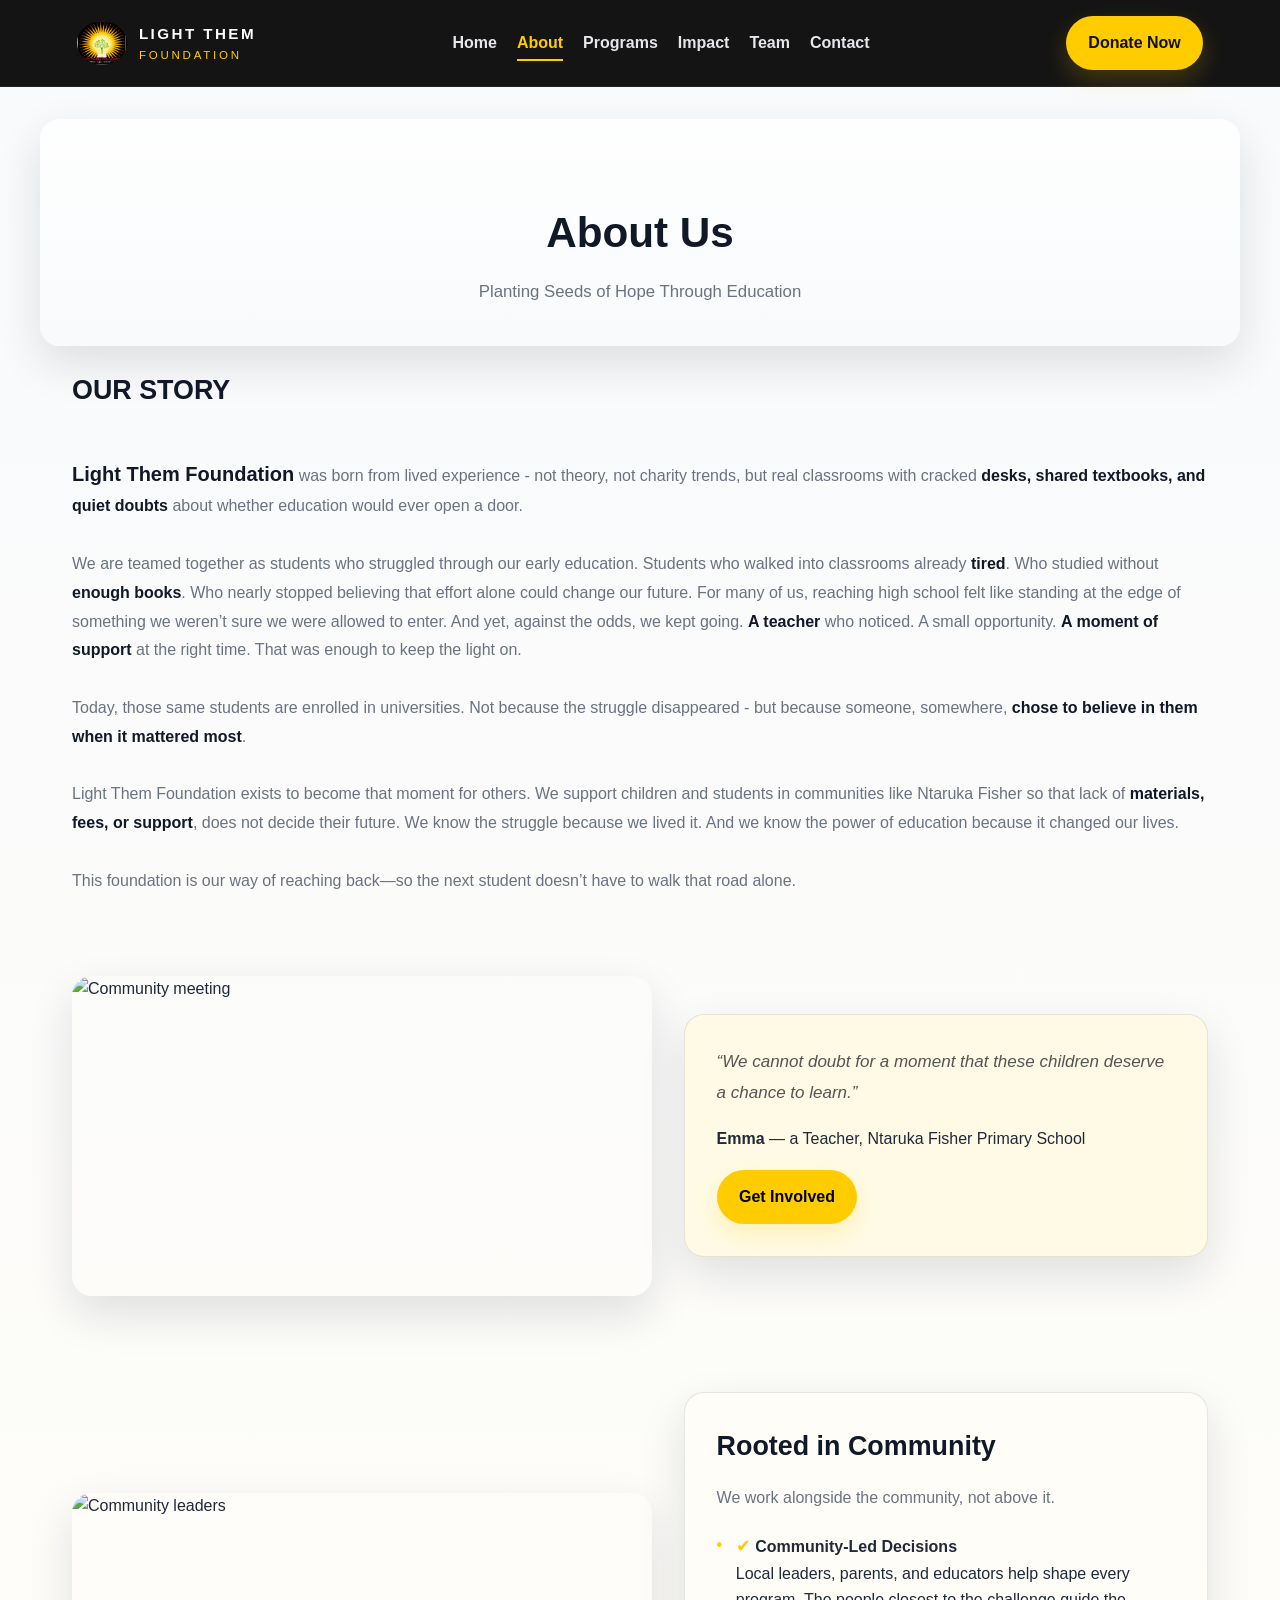
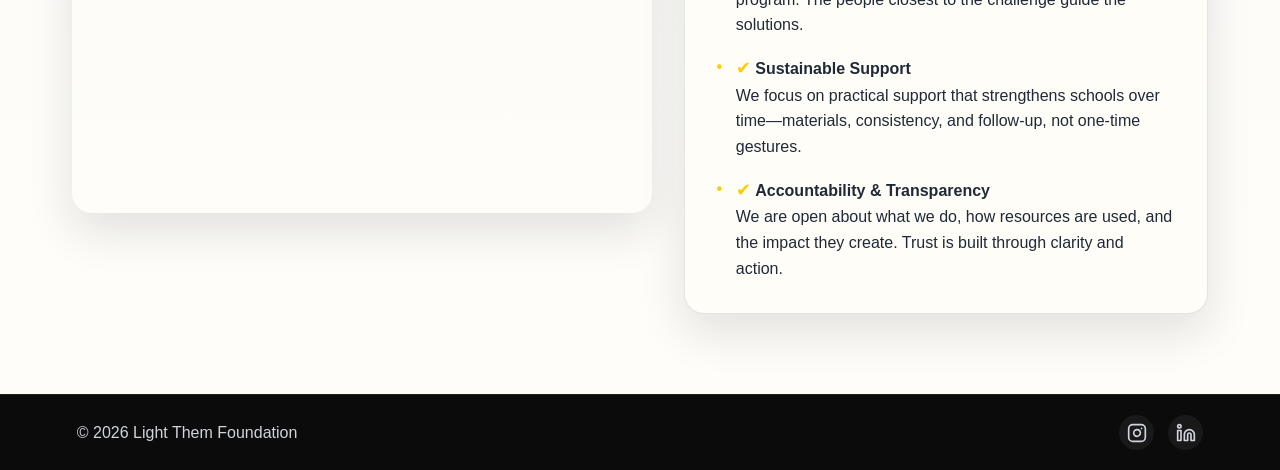
==== commit 42991944: "Add Team page and shared navigation" ====
--- a/about.html
+++ b/about.html
@@ -20,6 +20,7 @@
 <!-- HEADER -->
 <header class="header">
     <div class="header-inner">
+        <a href="index.html">
         <div class="logo">
             <img src="Assets/images/logo.png" alt="Light Them Foundation Logo">
             <div class="logo-text">
@@ -27,12 +28,14 @@
                 <span>FOUNDATION</span>
             </div>
         </div>
+        </a>
 
         <nav class="nav" id="mainNav">
             <a href="index.html">Home</a>
             <a href="about.html">About</a>
             <a href="programs.html">Programs</a>
             <a href="impact.html">Impact</a>
+            <a href="Team.html">Team</a>
             <a href="contact.html">Contact</a>
         </nav>
 
@@ -46,21 +49,26 @@
 </header>
 
 <!-- HERO as background -->
-<div class="hero-bg">
+<!-- <div class="hero-bg">
     <img src="Assets/images/hero.jpeg" alt="Ntaruka Fisher community">
     <div class="hero-overlay">
         <h1>About Light Them Foundation</h1>
         <p>Planting Seeds of Hope Through Education</p>
         <a href="https://whydonate.com/fundraising/support-education" target="_blank" class="hero-btn">Donate Now</a>
     </div>
-</div>
+</div> -->
+<!-- PAGE HERO -->
+<section class="page-hero">
+    <h1>About Us</h1>
+    <p>Planting Seeds of Hope Through Education</p>
+</section>
 
 <div class="content-wrapper">
     <!-- OUR STORY -->
     <section class="why">
-        <h2>Our Story</h2>
+        <h2 style="margin-top: 5%;text-transform: uppercase;">Our Story</h2>
         <p>
-            <br><strong>Light Them Foundation</strong> was born from lived experience—not theory, not charity trends, 
+            <br><strong style="font-size: 20px;">Light Them Foundation</strong> was born from lived experience - not theory, not charity trends, 
             but real classrooms with cracked <b>desks, shared textbooks, and quiet doubts</b> about whether education 
             would ever open a door.</br>
 
@@ -71,7 +79,7 @@
             sure we were allowed to enter. And yet, against the odds, we kept going. <b>A teacher</b> who noticed.
             A small opportunity. <b>A moment of support</b> at the right time. That was enough to keep the light on.</br>
 
-            <br>Today, those same students are enrolled in universities. Not because the struggle disappeared—but
+            <br>Today, those same students are enrolled in universities. Not because the struggle disappeared - but
             because someone, somewhere, <b>chose to believe in them when it mattered most</b>.</br>
 
             <br>Light Them Foundation exists to become that moment for others. 
@@ -87,7 +95,7 @@
     <!-- FEATURE: QUOTE + IMAGE -->
     <section class="feature">
         <div class="feature-image">
-            <img src="Assets/images/dd.jpeg" alt="Community meeting">
+            <img src="Assets/images/1.png" alt="Community meeting">
         </div>
         <div class="feature-text" style="background:#fffae5;">
             <p style="font-style:italic; color:#555; font-size:17px; margin-bottom:18px;">“We cannot doubt for a moment that these children deserve a chance to learn.”</p>
@@ -101,7 +109,7 @@
     <!-- ROOTED IN COMMUNITY -->
     <section class="feature" style="flex-direction:row-reverse;">
         <div class="feature-image">
-            <img src="Assets/images/hero.jpeg" alt="Community leaders">
+            <img src="Assets/images/3.png" alt="Community leaders">
         </div>
         <div class="feature-text">
             <h3>Rooted in Community</h3>
--- a/Assets/css/styles.css
+++ b/Assets/css/styles.css
@@ -615,6 +615,61 @@
     box-shadow: var(--shadow);
 }
 
+.team-section {
+    max-width: 1200px;
+    margin: 0 auto;
+    padding: 2rem 2rem 4rem;
+}
+
+.team-grid {
+    display: grid;
+    grid-template-columns: repeat(auto-fit, minmax(240px, 1fr));
+    gap: 1.5rem;
+}
+
+.team-card {
+    background: var(--surface);
+    border: 1px solid var(--border);
+    border-radius: 1.25rem;
+    padding: 1.4rem;
+    box-shadow: var(--shadow);
+    text-align: center;
+    transition: transform 0.2s ease, box-shadow 0.2s ease;
+}
+
+.team-card:hover {
+    transform: translateY(-6px);
+    box-shadow: 0 24px 42px rgba(17, 24, 39, 0.16);
+}
+
+.team-card img {
+    width: 100%;
+    max-width: 180px;
+    height: 180px;
+    object-fit: cover;
+    border-radius: 50%;
+    margin: 0 auto 1rem;
+    border: 4px solid rgba(255, 204, 0, 0.3);
+    background: #fff;
+}
+
+.team-card h2 {
+    font-size: 1.15rem;
+    color: var(--brand-dark);
+    margin-bottom: 0.35rem;
+}
+
+.team-position {
+    font-weight: 700;
+    color: var(--brand-dark);
+    margin-bottom: 0.3rem;
+}
+
+.team-department {
+    color: var(--muted);
+    font-size: 0.95rem;
+}
+
 .contact-section {
     display: grid;
     grid-template-columns: 1fr 1.15fr 1fr;
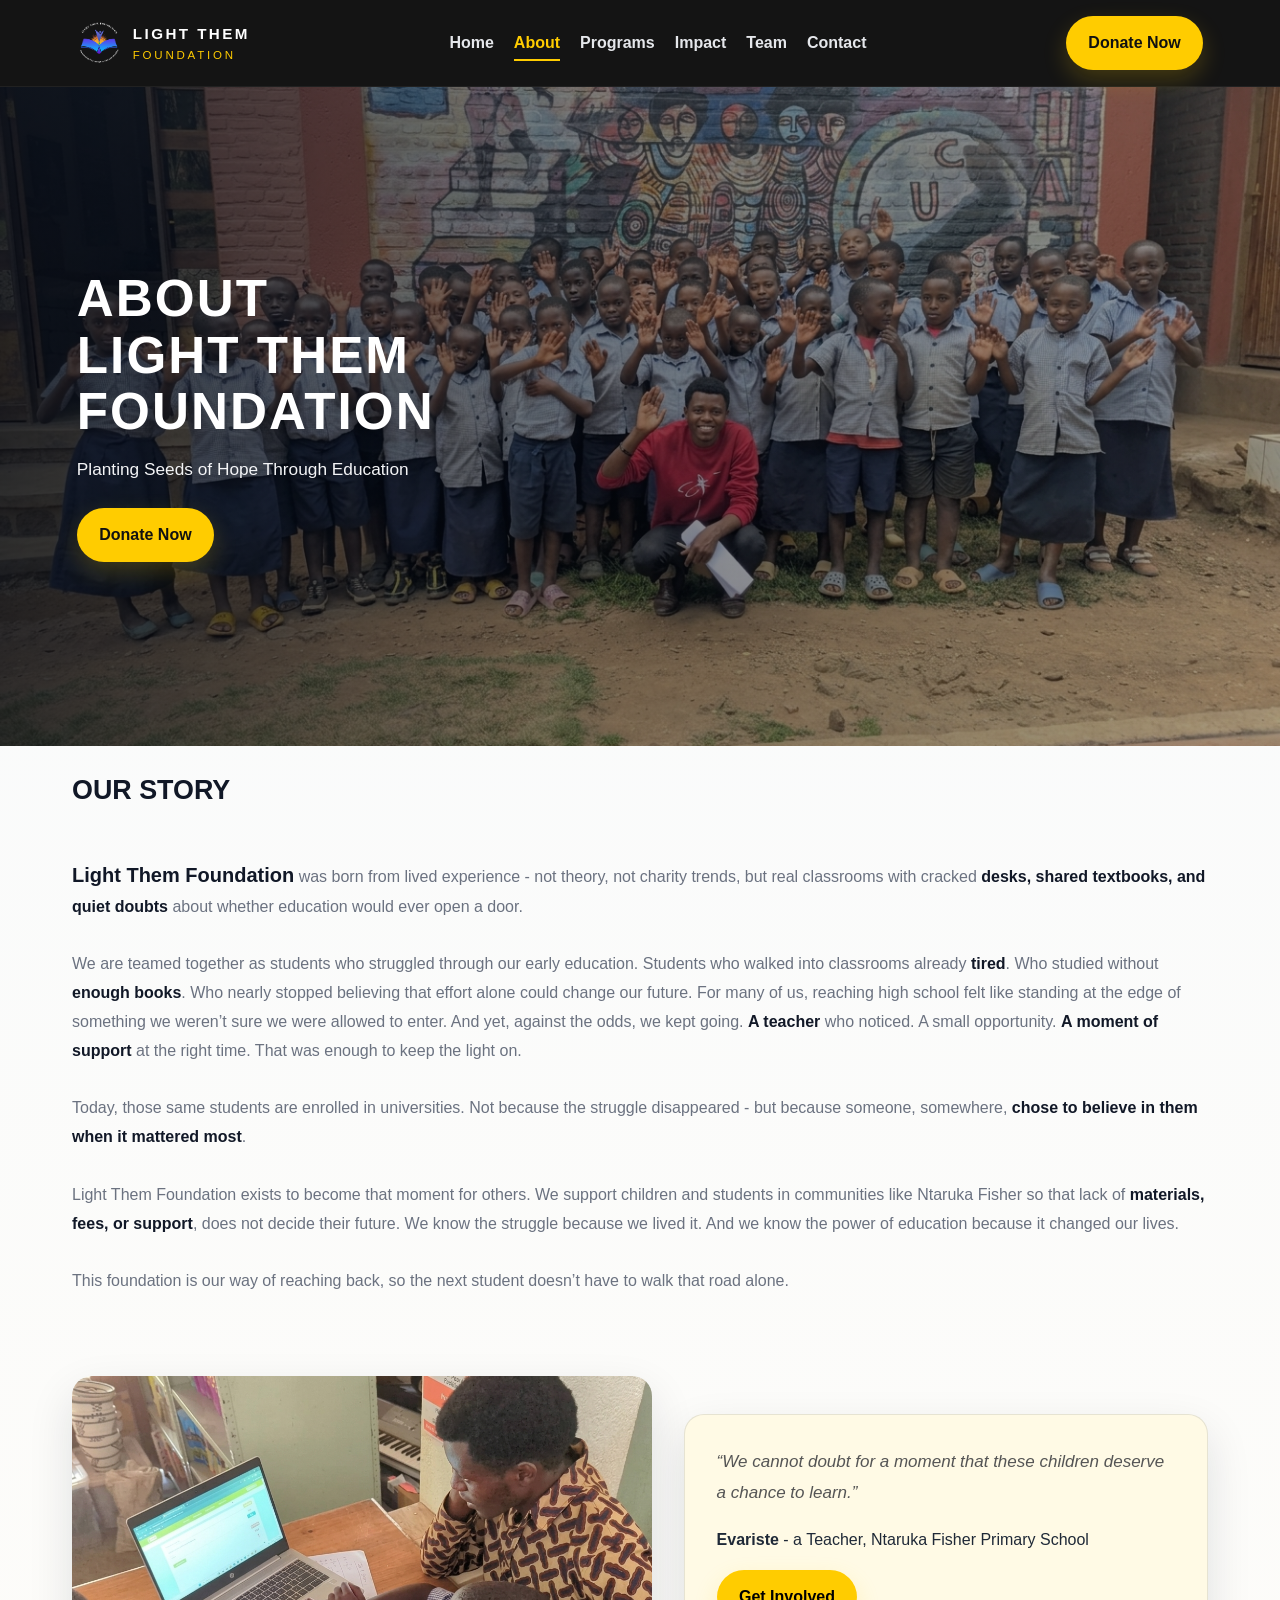
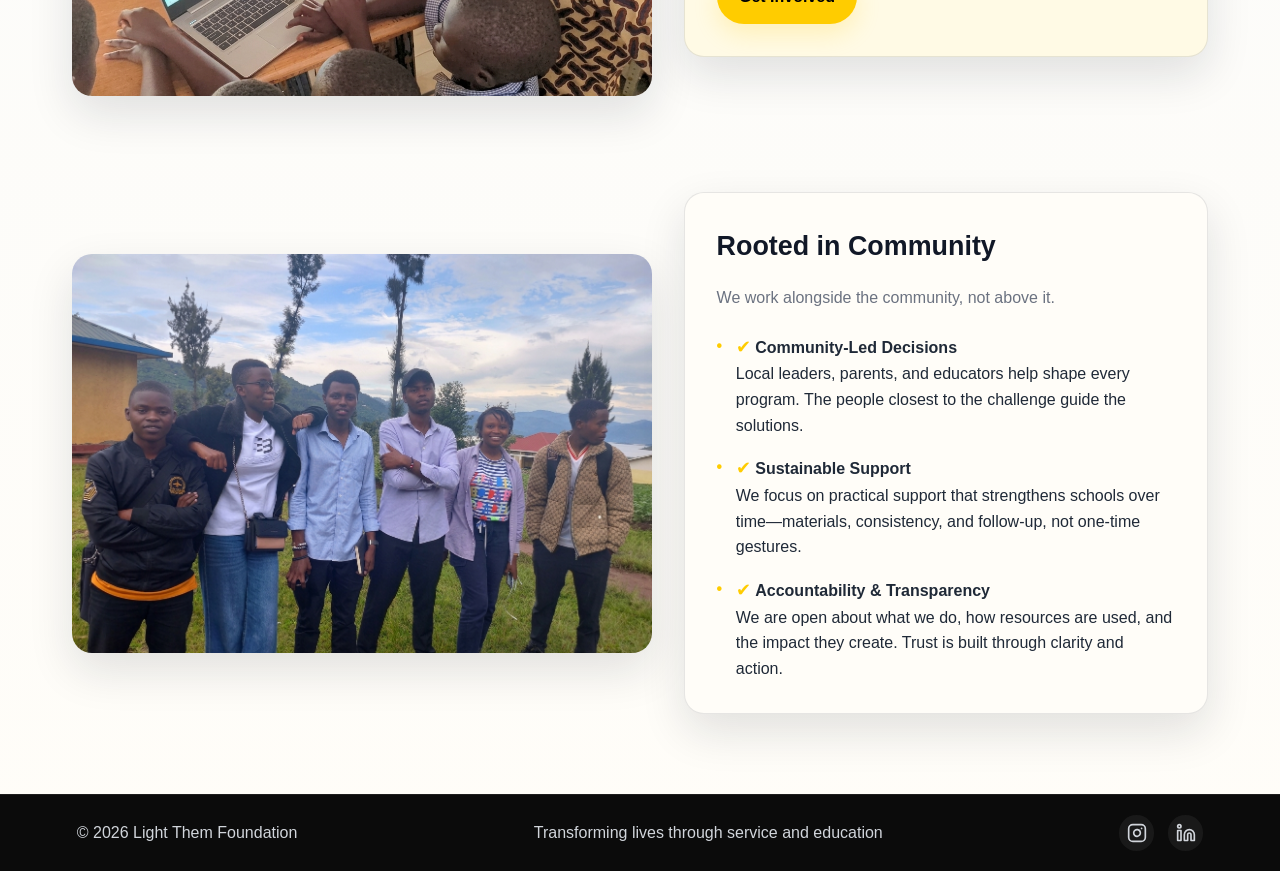
==== commit 5d32943b: "Update website design and team page" ====
--- a/about.html
+++ b/about.html
@@ -8,10 +8,10 @@
      and Burera District, Rwanda.">
     <meta name="google-site-verification" content="2LWvDCspux7l4hZqRlFNMhy4M7Yd1AF5LCCPHjWAyz8" />
     <meta name="viewport" content="width=device-width, initial-scale=1.0">
-        <link rel="icon" type="image/png" href="Assets/images/logo.png">
-        <link rel="apple-touch-icon" sizes="180x180" href="Assets/images/logo.png">
-        <link rel="icon" type="image/png" sizes="32x32" href="Assets/images/logo.png">
-        <link rel="icon" type="image/png" sizes="16x16" href="Assets/images/logo.png">
+        <link rel="icon" type="image/png" href="Assets/images/favicon.ico">
+        <link rel="apple-touch-icon" sizes="180x180" href="Assets/images/apple-touch-icon.png">
+        <link rel="icon" type="image/png" sizes="32x32" href="Assets/images/favicon-32x32.png">
+        <link rel="icon" type="image/png" sizes="16x16" href="Assets/images/favicon-16x16.png">
         <link rel="manifest" href="Assets/images/site.webmanifest">
     <link rel="stylesheet" href="Assets/css/styles.css">
 </head>
@@ -49,19 +49,19 @@
 </header>
 
 <!-- HERO as background -->
-<!-- <div class="hero-bg">
-    <img src="Assets/images/hero.jpeg" alt="Ntaruka Fisher community">
+ <div class="hero-bg">
+    <img src="Assets/images/hero2.png" alt="Ntaruka Fisher community">
     <div class="hero-overlay">
-        <h1>About Light Them Foundation</h1>
+        <h1>About <br> Light Them Foundation</h1>
         <p>Planting Seeds of Hope Through Education</p>
         <a href="https://whydonate.com/fundraising/support-education" target="_blank" class="hero-btn">Donate Now</a>
     </div>
-</div> -->
+</div>
 <!-- PAGE HERO -->
-<section class="page-hero">
+<!-- <section class="page-hero">
     <h1>About Us</h1>
     <p>Planting Seeds of Hope Through Education</p>
-</section>
+</section> -->
 
 <div class="content-wrapper">
     <!-- OUR STORY -->
@@ -87,7 +87,7 @@
             or support</b>, does not decide their future. We know the struggle because we lived it. 
             And we know the power of education because it changed our lives.</br>
 
-            <br>This foundation is our way of reaching back—so the next student doesn’t have to walk that road alone.</br>
+            <br>This foundation is our way of reaching back, so the next student doesn’t have to walk that road alone.</br>
 
         </p>
     </section>
@@ -100,7 +100,7 @@
         <div class="feature-text" style="background:#fffae5;">
             <p style="font-style:italic; color:#555; font-size:17px; margin-bottom:18px;">“We cannot doubt for a moment that these children deserve a chance to learn.”</p>
             <div style="margin-bottom:18px;">
-                <strong>Emma</strong> — a Teacher, Ntaruka Fisher Primary School
+                <strong>Evariste</strong> -  a Teacher, Ntaruka Fisher Primary School
             </div>
             <a href="#" class="hero-btn" style="background:#ffcc00; color:#000;">Get Involved</a>
         </div>
@@ -109,7 +109,7 @@
     <!-- ROOTED IN COMMUNITY -->
     <section class="feature" style="flex-direction:row-reverse;">
         <div class="feature-image">
-            <img src="Assets/images/3.png" alt="Community leaders">
+            <img src="Assets/images/all.png" alt="Community leaders">
         </div>
         <div class="feature-text">
             <h3>Rooted in Community</h3>
@@ -140,7 +140,7 @@
 
 <!-- FOOTER -->
 <footer class="footer">
-    <span>© 2026 Light Them Foundation</span>
+    <span>© 2026 Light Them Foundation</span><span>Transforming lives through service and education</span>
     <div class="footer-socials">
         <a href="https://www.instagram.com/light_them_foundation/" target="_blank" aria-label="Instagram">
             <svg xmlns="http://www.w3.org/2000/svg" width="20" height="20" viewBox="0 0 24 24" fill="none" stroke="currentColor" stroke-width="2" stroke-linecap="round" stroke-linejoin="round"><rect x="2" y="2" width="20" height="20" rx="5" ry="5"/><path d="M16 11.37A4 4 0 1 1 12.63 8 4 4 0 0 1 16 11.37z"/><line x1="17.5" y1="6.5" x2="17.51" y2="6.5"/></svg>
--- a/Assets/css/styles.css
+++ b/Assets/css/styles.css
@@ -647,6 +647,7 @@
     max-width: 180px;
     height: 180px;
     object-fit: cover;
+    object-position: center 1%;
     border-radius: 50%;
     margin: 0 auto 1rem;
     border: 4px solid rgba(255, 204, 0, 0.3);
